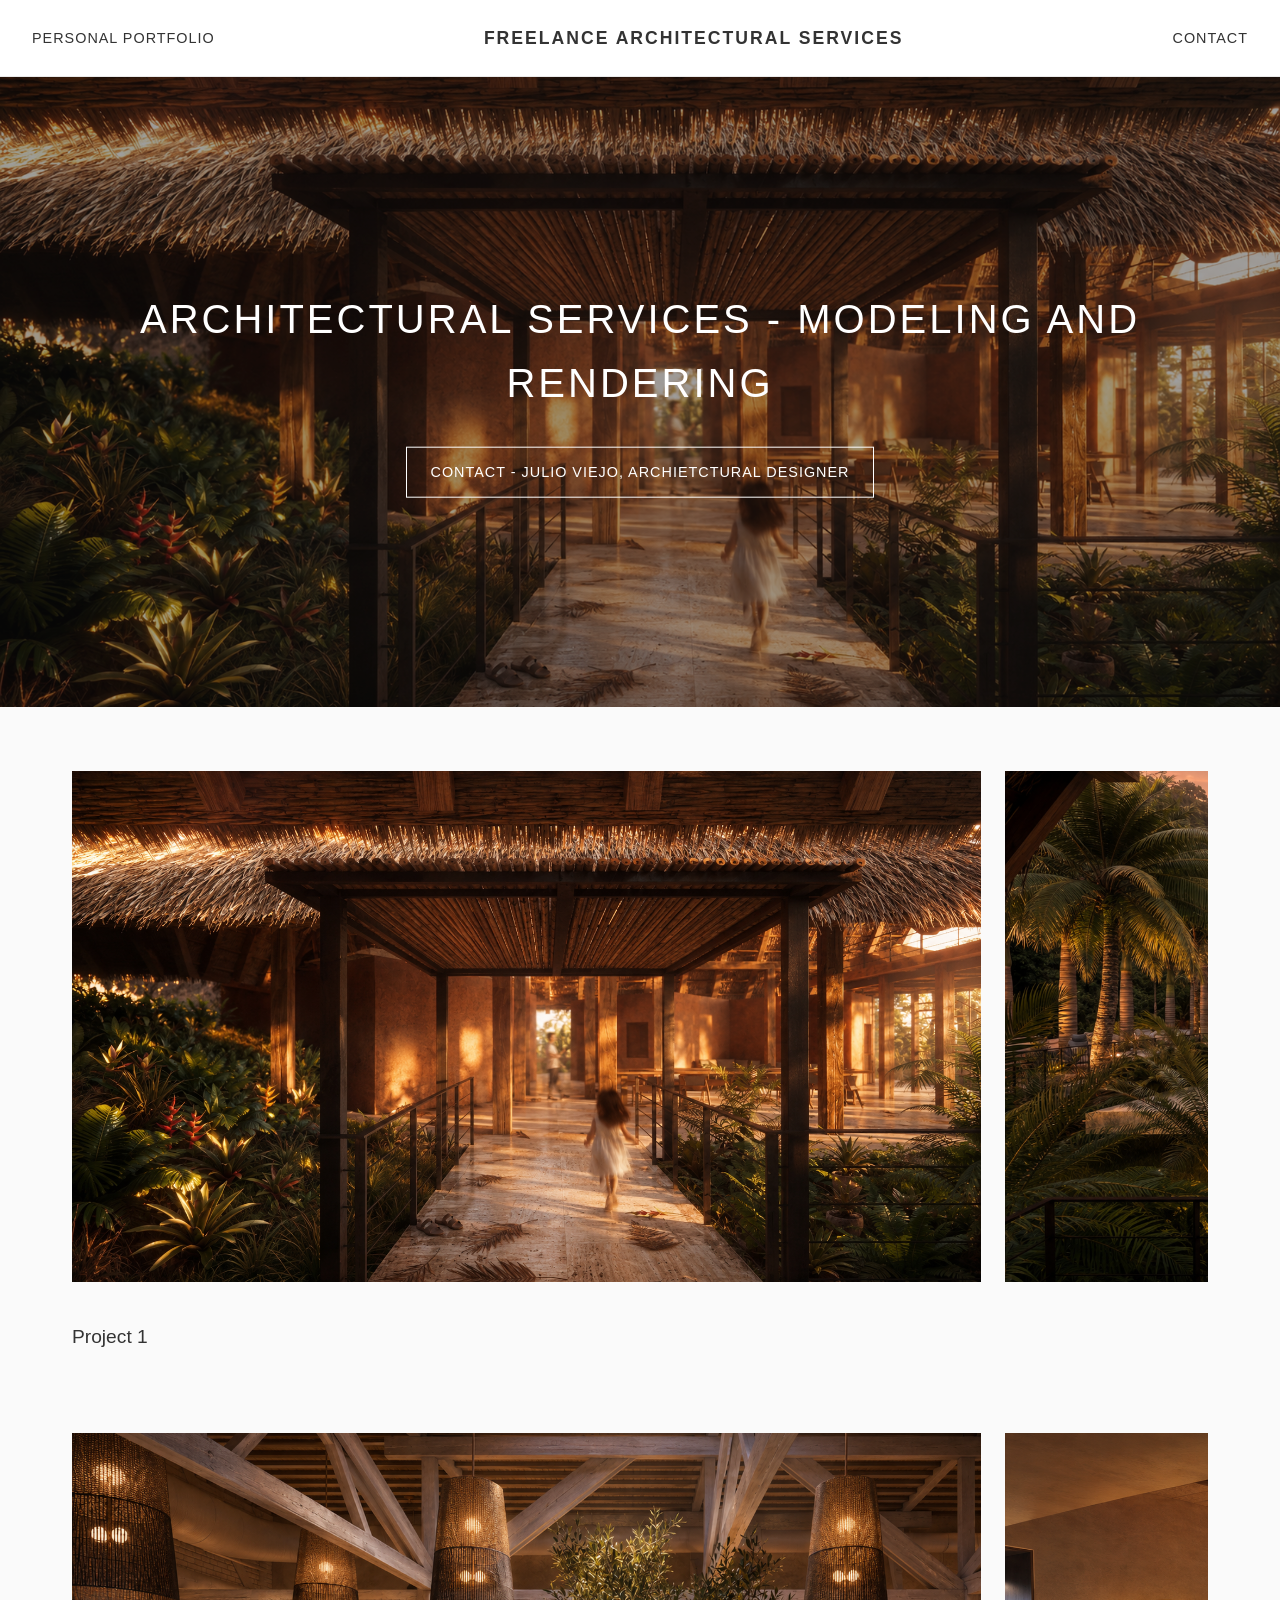
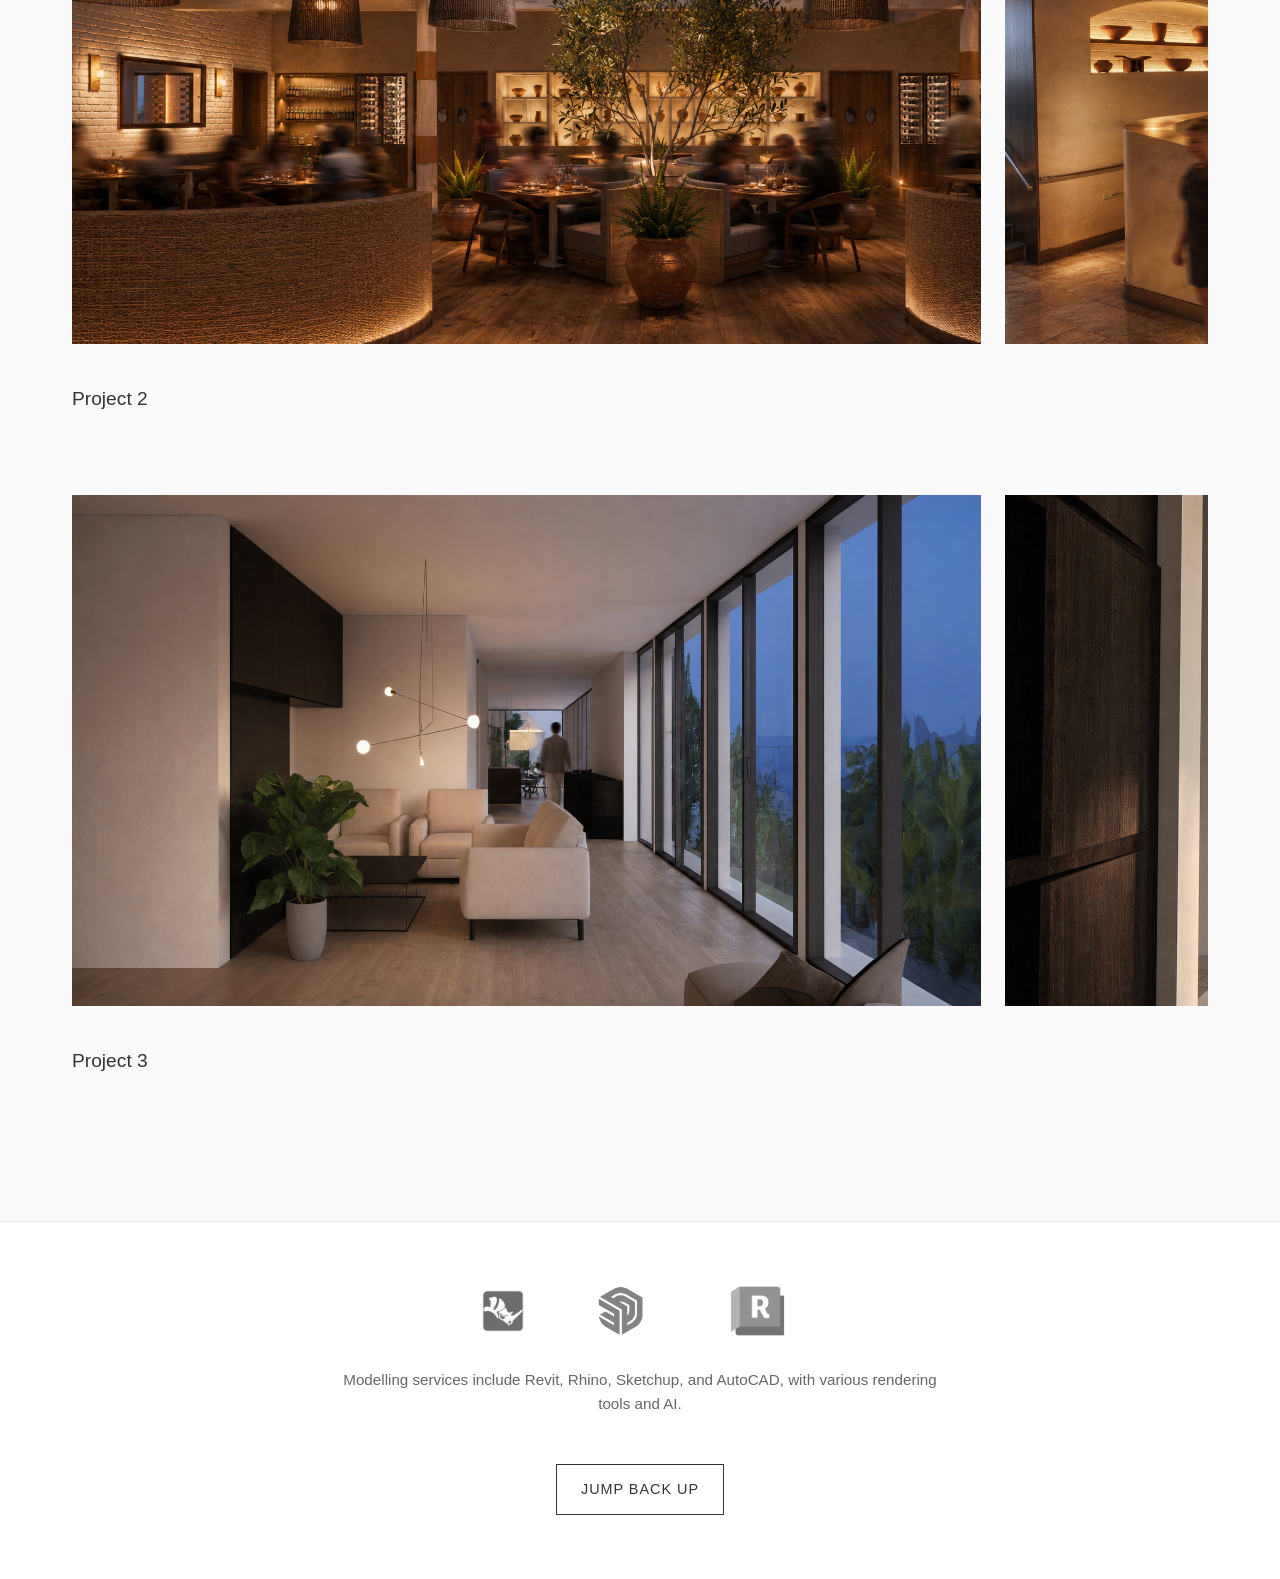
==== index.html @ 77b02e7a "main website, linked images" ====
<!DOCTYPE html>
<html lang="en">
<head>
    <meta charset="UTF-8">
    <meta name="viewport" content="width=device-width, initial-scale=1.0">
    <title>Freelance Architectural Services</title>
    <link rel="stylesheet" href="styles.css">
</head>
<body id="top">

    <!-- Top Menu Bar -->
    <nav class="navbar">
        <a href="your-portfolio-link.html" class="nav-link">Personal Portfolio</a>
        <div class="nav-title">Freelance Architectural Services</div>
        <a href="contact.html" class="nav-link">Contact</a>
    </nav>

    <!-- Auto Scroll-Through Window -->
    <header class="hero">
        <div class="slider-container">
            <img src="imgs/image1.png" alt="Render 1">
            <img src="imgs/image2.png" alt="Render 2">
            <img src="imgs/image3.png" alt="Render 3">
            <img src="imgs/image4.png" alt="Render 4">
            <img src="imgs/image5.png" alt="Render 5">
            <img src="imgs/image6.png" alt="Render 6">
            <img src="imgs/image7.png" alt="Render 7">
            <img src="imgs/image8.png" alt="Render 8">
            <img src="imgs/image9.png" alt="Render 9">
        </div>
        <div class="hero-content">
            <h1>architectural services - Modeling and Rendering</h1>
            <a href="contact.html" class="btn">contact - Julio Viejo, archietctural designer</a>
        </div>
    </header>

    <!-- Projects Section -->
    <section class="projects-section">
        
        <!-- Project 1 -->
        <div class="project">
            <div class="project-scroll">
                <img src="imgs/image1.png" alt="Project 1 Image 1">
                <img src="imgs/image2.png" alt="Project 1 Image 2">
                <img src="imgs/image3.png" alt="Project 1 Image 3">
            </div>
            <h3>Project 1</h3>
        </div>

        <!-- Project 2 -->
        <div class="project">
            <div class="project-scroll">
                <img src="imgs/image4.png" alt="Project 2 Image 1">
                <img src="imgs/image5.png" alt="Project 2 Image 2">
                <img src="imgs/image6.png" alt="Project 2 Image 3">
            </div>
            <h3>Project 2</h3>
        </div>

        <!-- Project 3 -->
        <div class="project">
            <div class="project-scroll">
                <img src="imgs/image7.png" alt="Project 3 Image 1">
                <img src="imgs/image8.png" alt="Project 3 Image 2">
                <img src="imgs/image9.png" alt="Project 3 Image 3">
            </div>
            <h3>Project 3</h3>
        </div>

    </section>

    <!-- Bottom Software & Back to Top -->
    <section class="software-section">
        <div class="software-logos">
            <img src="imgs/rhino.png" alt="Rhino 3D">
            <img src="imgs/sketchup.png" alt="SketchUp">
            <img src="imgs/revit.png" alt="Revit">
        </div>
        <p>Modelling services include Revit, Rhino, Sketchup, and AutoCAD, with various rendering tools and AI.</p>
        <a href="#top" class="btn jump-up">jump back up</a>
    </section>

</body>
</html>
---- styles.css ----
/* --- Global Styles --- */
* {
    margin: 0;
    padding: 0;
    box-sizing: border-box;
}

html {
    scroll-behavior: smooth;
}

body {
    font-family: 'Helvetica Neue', Helvetica, Arial, sans-serif;
    color: #333;
    background-color: #fafafa;
    line-height: 1.6;
}

a {
    text-decoration: none;
    color: inherit;
}

/* --- Navigation Bar --- */
.navbar {
    display: flex;
    justify-content: space-between;
    align-items: center;
    padding: 1.5rem 2rem;
    background-color: #fff;
    border-bottom: 1px solid #eaeaea;
    position: sticky;
    top: 0;
    z-index: 1000;
}

.nav-link {
    font-size: 0.9rem;
    font-weight: 500;
    text-transform: uppercase;
    letter-spacing: 1px;
}

.nav-link:hover {
    color: #888;
}

.nav-title {
    font-size: 1.1rem;
    font-weight: 600;
    text-transform: uppercase;
    letter-spacing: 2px;
    text-align: center;
}

/* --- Hero Section (Auto-Slider) --- */
.hero {
    position: relative;
    width: 100%;
    height: 70vh;
    overflow: hidden;
    background-color: #111;
}

.slider-container {
    display: flex;
    width: 900%; /* 9 images = 900% */
    height: 100%;
    animation: slide 45s infinite; /* 9 images * 5 seconds = 45s */
}

.slider-container img {
    width: 11.1111%; /* 100% / 9 */
    height: 100%;
    object-fit: cover;
    opacity: 0.6; /* Darkened slightly to make text readable */
}

/* 45 second animation: holds on an image, then slides quickly to the next */
@keyframes slide {
    0%, 9% { transform: translateX(0); }
    11%, 20% { transform: translateX(-11.1111%); }
    22%, 31% { transform: translateX(-22.2222%); }
    33%, 42% { transform: translateX(-33.3333%); }
    44%, 53% { transform: translateX(-44.4444%); }
    55%, 64% { transform: translateX(-55.5555%); }
    66%, 75% { transform: translateX(-66.6666%); }
    77%, 86% { transform: translateX(-77.7777%); }
    88%, 100% { transform: translateX(-88.8888%); }
}

.hero-content {
    position: absolute;
    top: 50%;
    left: 50%;
    transform: translate(-50%, -50%);
    text-align: center;
    color: #fff;
    width: 80%;
}

.hero-content h1 {
    font-size: 2.5rem;
    font-weight: 400;
    text-transform: uppercase;
    letter-spacing: 3px;
    margin-bottom: 2rem;
}

.btn {
    display: inline-block;
    padding: 0.8rem 1.5rem;
    border: 1px solid currentColor;
    background: transparent;
    color: inherit;
    font-size: 0.9rem;
    text-transform: uppercase;
    letter-spacing: 1px;
    cursor: pointer;
    transition: all 0.3s ease;
}

.hero-content .btn:hover {
    background: #fff;
    color: #111;
}

/* --- Projects Section --- */
.projects-section {
    padding: 4rem 2rem;
    max-width: 1200px;
    margin: 0 auto;
}

.project {
    margin-bottom: 5rem;
}

.project-scroll {
    display: flex;
    overflow-x: auto;
    scroll-snap-type: x mandatory;
    gap: 1.5rem;
    padding-bottom: 1rem;
}

/* Hides scrollbar for a cleaner look */
.project-scroll::-webkit-scrollbar {
    height: 8px;
}
.project-scroll::-webkit-scrollbar-thumb {
    background: #ccc;
    border-radius: 4px;
}

.project-scroll img {
    width: 80%; /* Shows a bit of the next image to hint at scrolling */
    flex: 0 0 auto;
    scroll-snap-align: center;
    object-fit: cover;
    aspect-ratio: 16/9;
}

.project h3 {
    margin-top: 1.5rem;
    font-size: 1.2rem;
    font-weight: 400;
    text-transform: capitalize;
}

/* --- Footer / Software Section --- */
.software-section {
    text-align: center;
    padding: 4rem 2rem;
    background-color: #fff;
    border-top: 1px solid #eaeaea;
}

.software-logos {
    display: flex;
    justify-content: center;
    gap: 3rem;
    margin-bottom: 2rem;
}

.software-logos img {
    height: 50px;
    object-fit: contain;
    filter: grayscale(100%);
    opacity: 0.7;
}

.software-section p {
    max-width: 600px;
    margin: 0 auto 3rem auto;
    color: #666;
    font-size: 0.95rem;
}

.jump-up {
    color: #333;
    border-color: #333;
}
.jump-up:hover {
    background-color: #333;
    color: #fff;
}

/* --- Contact Page Styles --- */
.contact-main {
    display: flex;
    flex-direction: column;
    align-items: center;
    justify-content: center;
    min-height: 80vh;
    padding: 2rem;
}

.profile-pic {
    width: 200px;
    height: 200px;
    border-radius: 50%;
    object-fit: cover;
    margin-bottom: 2.5rem;
    box-shadow: 0 4px 12px rgba(0,0,0,0.1);
}

.contact-links {
    display: flex;
    flex-direction: column;
    gap: 1rem;
    width: 100%;
    max-width: 300px;
}

.contact-links .btn {
    text-align: center;
    border-color: #333;
    color: #333;
}

.contact-links .btn:hover {
    background-color: #333;
    color: #fff;
}
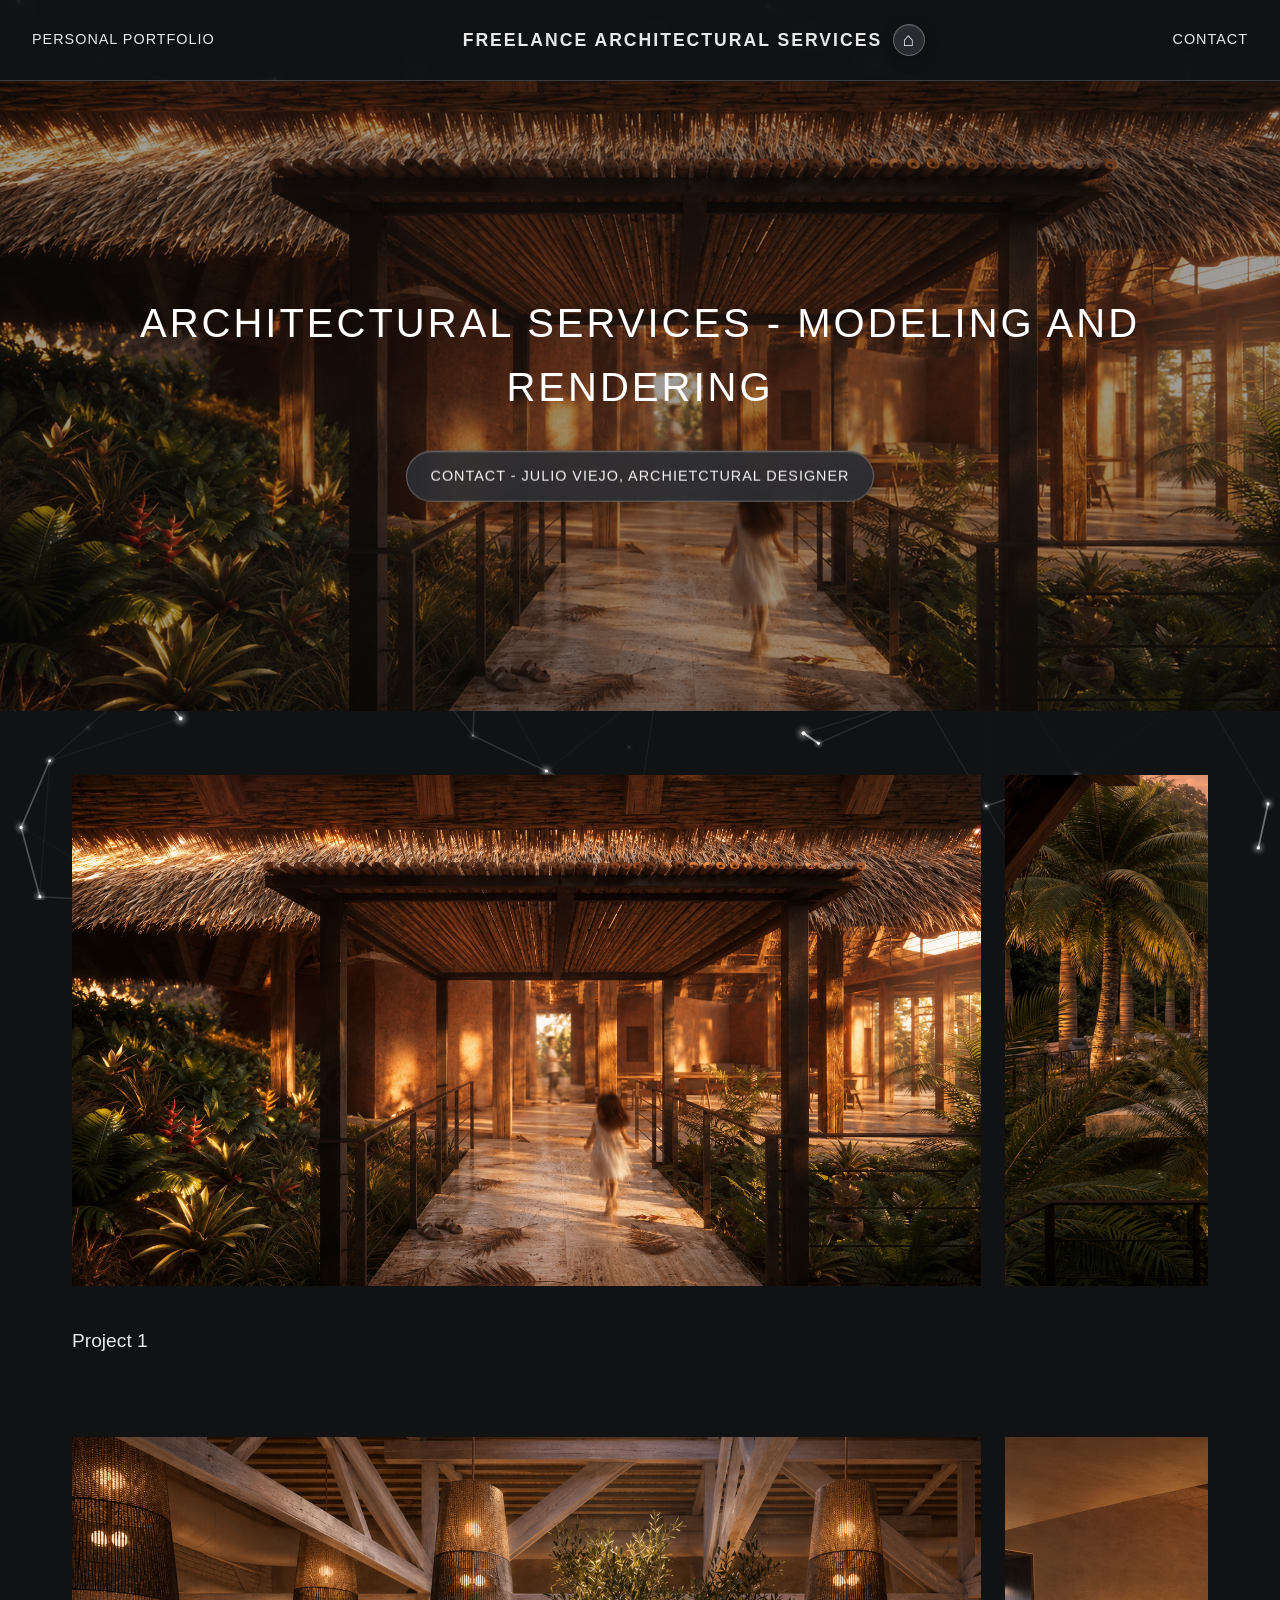
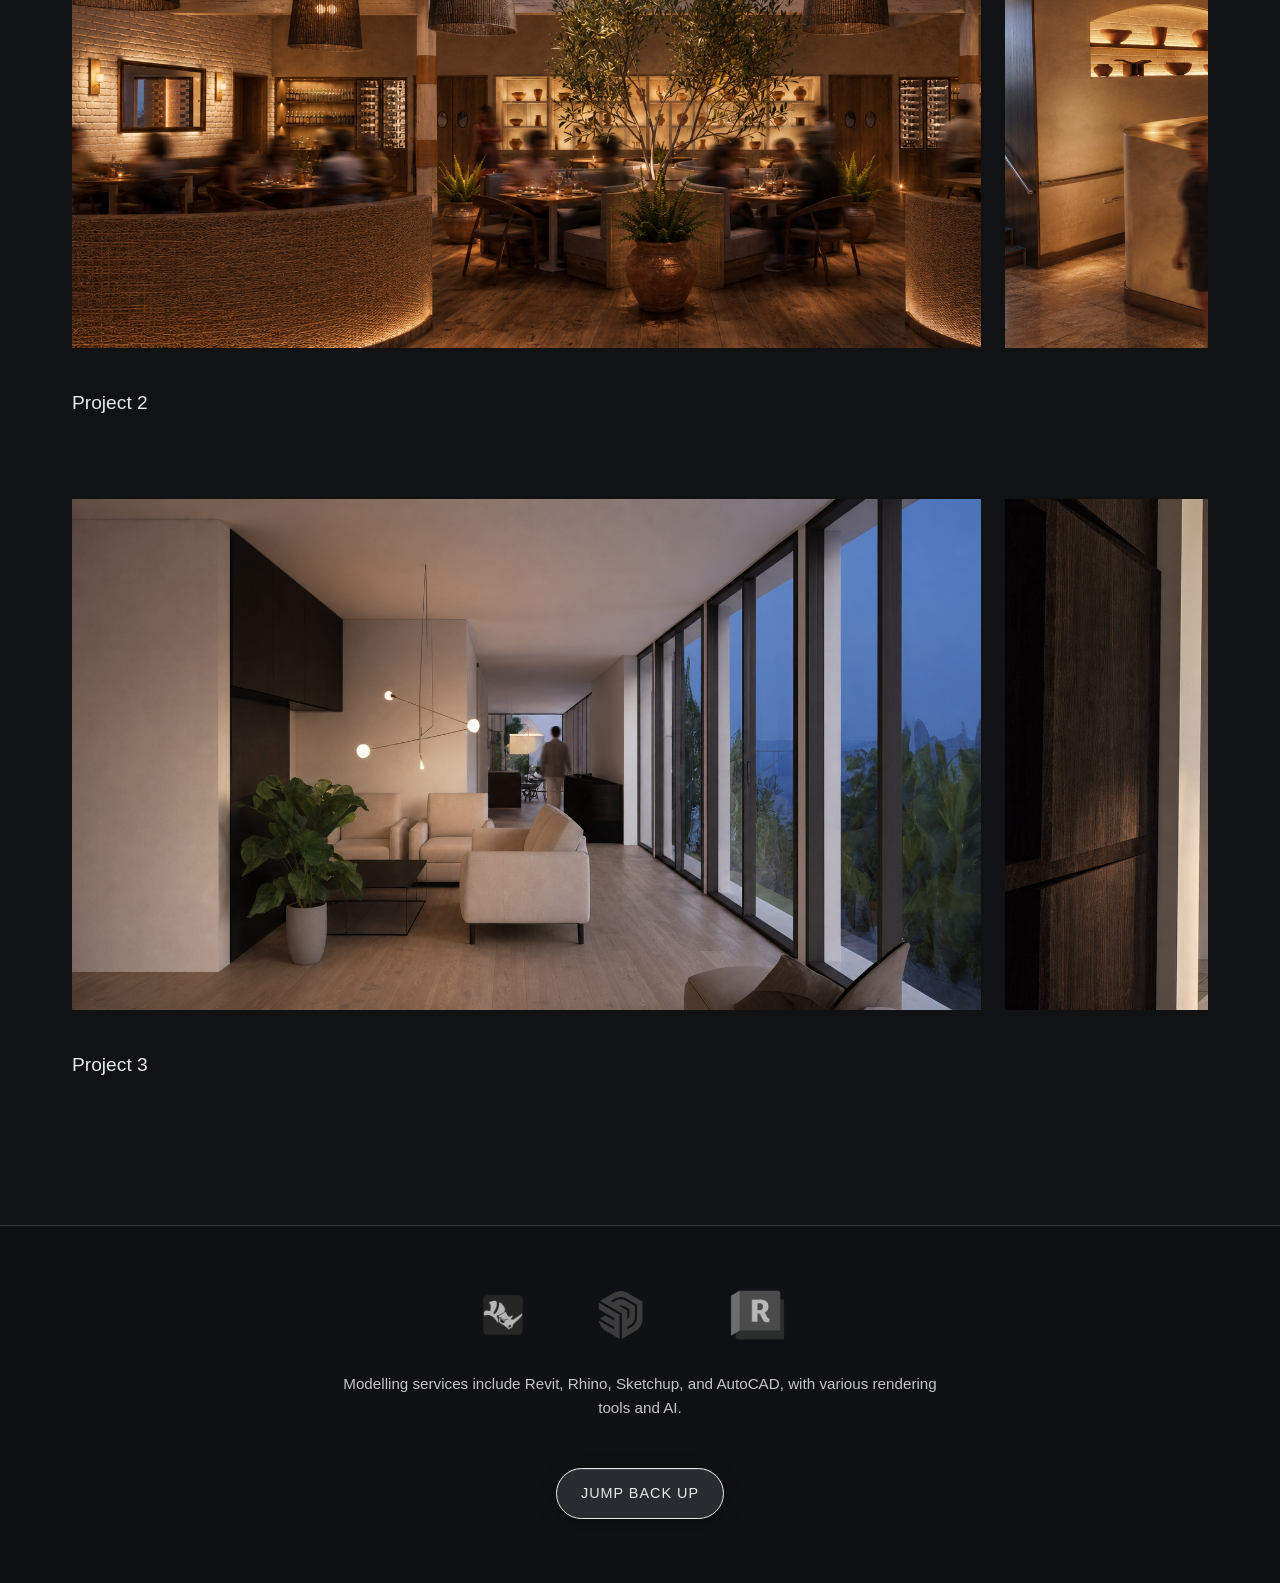
==== commit 9b0edf61: "touch ups with Terra" ====
--- a/index.html
+++ b/index.html
@@ -7,11 +7,15 @@
     <link rel="stylesheet" href="styles.css">
 </head>
 <body id="top">
+    <canvas id="bg-net" aria-hidden="true"></canvas>
 
     <!-- Top Menu Bar -->
     <nav class="navbar">
-        <a href="your-portfolio-link.html" class="nav-link">Personal Portfolio</a>
-        <div class="nav-title">Freelance Architectural Services</div>
+        <a href="https://refrigerationunit.github.io/georgekoltiris/portfolio.html" class="nav-link">Personal Portfolio</a>
+        <div class="nav-brand">
+            <div class="nav-title">Freelance Architectural Services</div>
+            <a href="index.html" class="home-link" aria-label="Home">&#8962;</a>
+        </div>
         <a href="contact.html" class="nav-link">Contact</a>
     </nav>
 
@@ -80,5 +84,6 @@
         <a href="#top" class="btn jump-up">jump back up</a>
     </section>
 
+    <script src="network-background.js"></script>
 </body>
 </html>
--- a/styles.css
+++ b/styles.css
@@ -11,9 +11,21 @@
 
 body {
     font-family: 'Helvetica Neue', Helvetica, Arial, sans-serif;
-    color: #333;
-    background-color: #fafafa;
+    color: #e8e8e8;
+    background-color: #111214;
     line-height: 1.6;
+}
+
+#bg-net {
+    position: fixed;
+    inset: 0;
+    z-index: 0;
+    pointer-events: none;
+}
+
+body > :not(#bg-net) {
+    position: relative;
+    z-index: 1;
 }
 
 a {
@@ -27,8 +39,9 @@
     justify-content: space-between;
     align-items: center;
     padding: 1.5rem 2rem;
-    background-color: #fff;
-    border-bottom: 1px solid #eaeaea;
+    background-color: rgba(17, 18, 20, 0.88);
+    border-bottom: 1px solid rgba(232, 232, 232, 0.2);
+    backdrop-filter: blur(10px);
     position: sticky;
     top: 0;
     z-index: 1000;
@@ -42,7 +55,13 @@
 }
 
 .nav-link:hover {
-    color: #888;
+    color: #fff;
+}
+
+.nav-brand {
+    display: flex;
+    align-items: center;
+    gap: 0.65rem;
 }
 
 .nav-title {
@@ -51,6 +70,29 @@
     text-transform: uppercase;
     letter-spacing: 2px;
     text-align: center;
+}
+
+.home-link {
+    display: grid;
+    width: 2rem;
+    height: 2rem;
+    place-items: center;
+    border: 1px solid rgba(232, 232, 232, 0.3);
+    border-radius: 50%;
+    background-color: rgba(43, 46, 52, 0.92);
+    box-shadow: 0 4px 14px rgba(0, 0, 0, 0.25), inset 0 1px 0 rgba(255, 255, 255, 0.12);
+    backdrop-filter: blur(14px) saturate(150%);
+    color: #f5f5f5;
+    font-size: 1.2rem;
+    line-height: 1;
+    transition: background-color 0.25s ease, border-color 0.25s ease, transform 0.25s ease;
+}
+
+.home-link:hover {
+    background-color: #e8e8e8;
+    border-color: #e8e8e8;
+    color: #111214;
+    transform: translateY(-1px);
 }
 
 /* --- Hero Section (Auto-Slider) --- */
@@ -110,19 +152,25 @@
 .btn {
     display: inline-block;
     padding: 0.8rem 1.5rem;
-    border: 1px solid currentColor;
-    background: transparent;
-    color: inherit;
+    width: fit-content;
+    border: 1px solid rgba(232, 232, 232, 0.3);
+    border-radius: 999px;
+    background-color: rgba(43, 46, 52, 0.92);
+    box-shadow: 0 6px 20px rgba(0, 0, 0, 0.3), inset 0 1px 0 rgba(255, 255, 255, 0.12);
+    backdrop-filter: blur(16px) saturate(150%);
+    color: #f5f5f5;
     font-size: 0.9rem;
     text-transform: uppercase;
     letter-spacing: 1px;
     cursor: pointer;
-    transition: all 0.3s ease;
+    transition: background-color 0.25s ease, border-color 0.25s ease, color 0.25s ease, transform 0.25s ease;
 }
 
 .hero-content .btn:hover {
-    background: #fff;
+    background-color: #f5f5f5;
+    border-color: #f5f5f5;
     color: #111;
+    transform: translateY(-2px);
 }
 
 /* --- Projects Section --- */
@@ -149,7 +197,7 @@
     height: 8px;
 }
 .project-scroll::-webkit-scrollbar-thumb {
-    background: #ccc;
+    background: #777;
     border-radius: 4px;
 }
 
@@ -172,8 +220,8 @@
 .software-section {
     text-align: center;
     padding: 4rem 2rem;
-    background-color: #fff;
-    border-top: 1px solid #eaeaea;
+    background-color: rgba(17, 18, 20, 0.8);
+    border-top: 1px solid rgba(232, 232, 232, 0.2);
 }
 
 .software-logos {
@@ -193,17 +241,17 @@
 .software-section p {
     max-width: 600px;
     margin: 0 auto 3rem auto;
-    color: #666;
+    color: #c5c5c5;
     font-size: 0.95rem;
 }
 
 .jump-up {
-    color: #333;
-    border-color: #333;
+    color: #e8e8e8;
+    border-color: #e8e8e8;
 }
 .jump-up:hover {
-    background-color: #333;
-    color: #fff;
+    background-color: #e8e8e8;
+    color: #111214;
 }
 
 /* --- Contact Page Styles --- */
@@ -222,12 +270,13 @@
     border-radius: 50%;
     object-fit: cover;
     margin-bottom: 2.5rem;
-    box-shadow: 0 4px 12px rgba(0,0,0,0.1);
+    box-shadow: 0 4px 16px rgba(0, 0, 0, 0.45);
 }
 
 .contact-links {
     display: flex;
     flex-direction: column;
+    align-items: center;
     gap: 1rem;
     width: 100%;
     max-width: 300px;
@@ -235,11 +284,9 @@
 
 .contact-links .btn {
     text-align: center;
-    border-color: #333;
-    color: #333;
 }
 
 .contact-links .btn:hover {
-    background-color: #333;
-    color: #fff;
+    background-color: #e8e8e8;
+    color: #111214;
 }
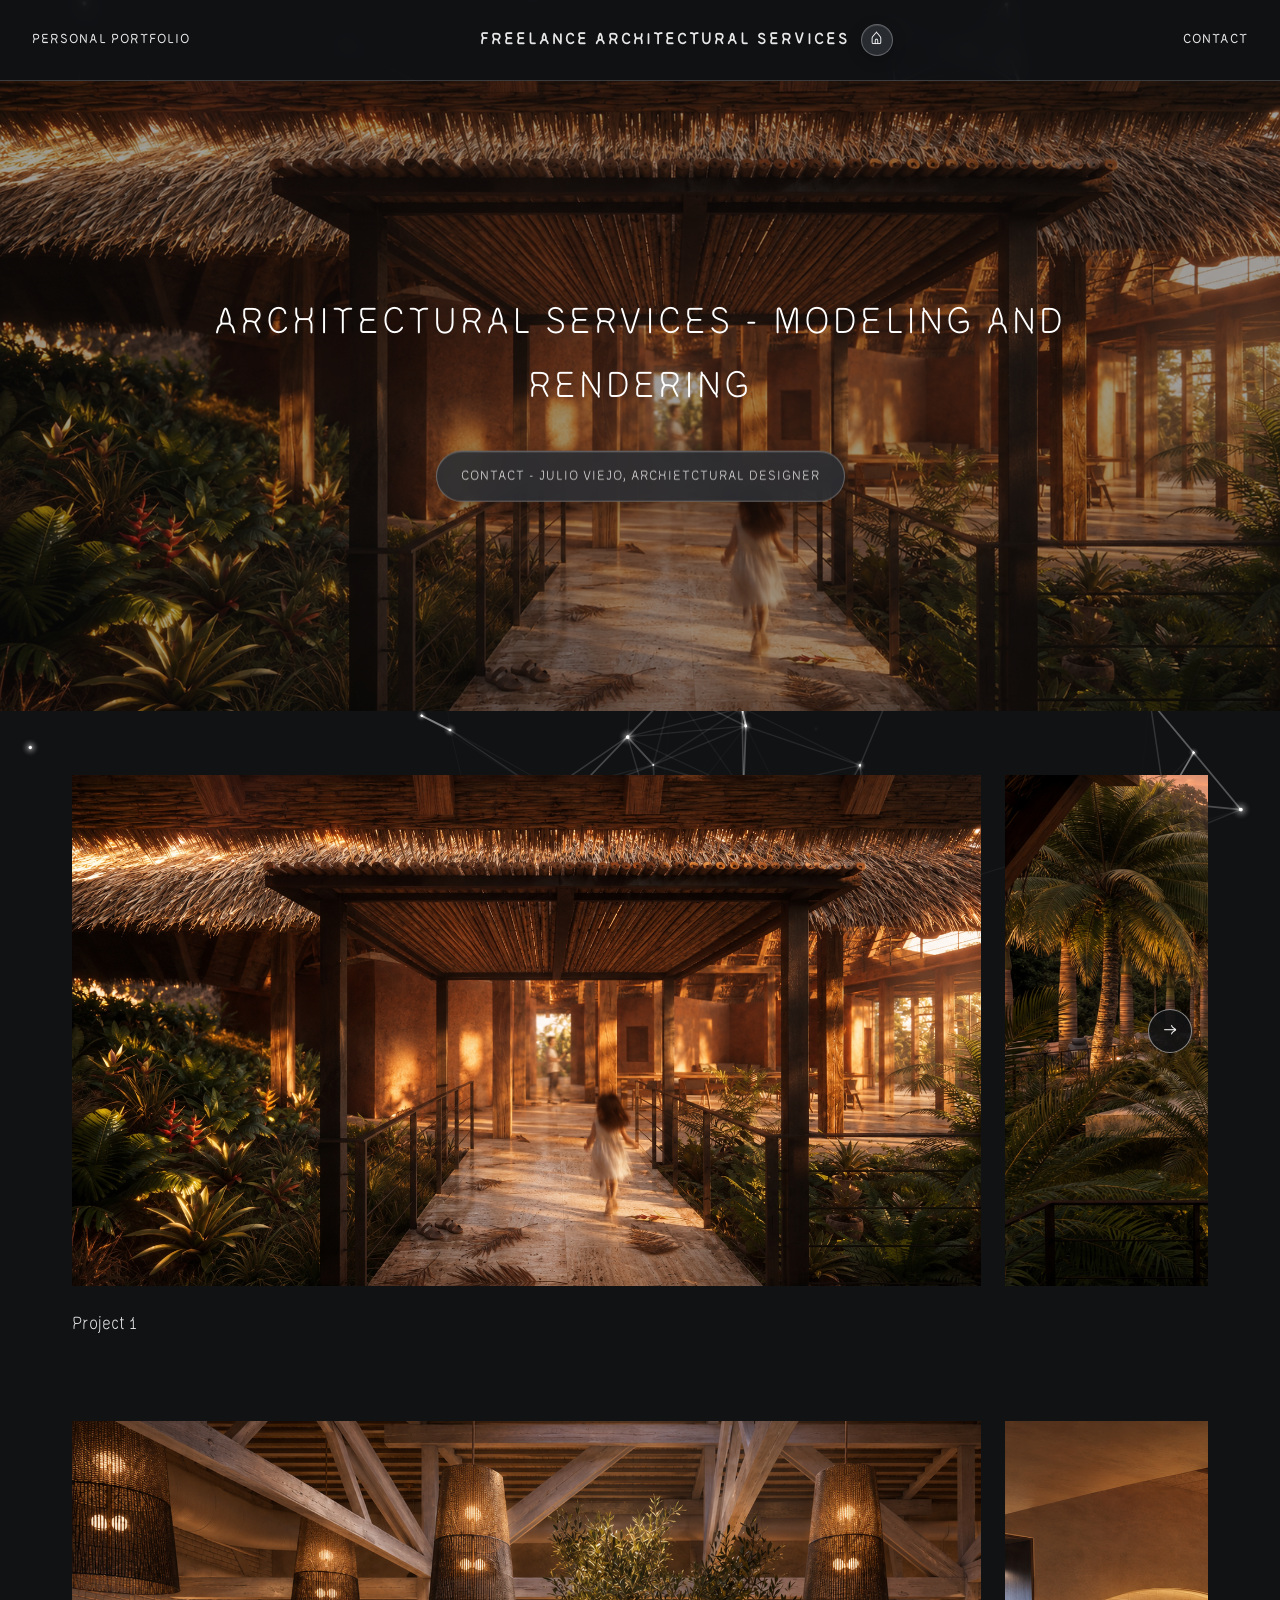
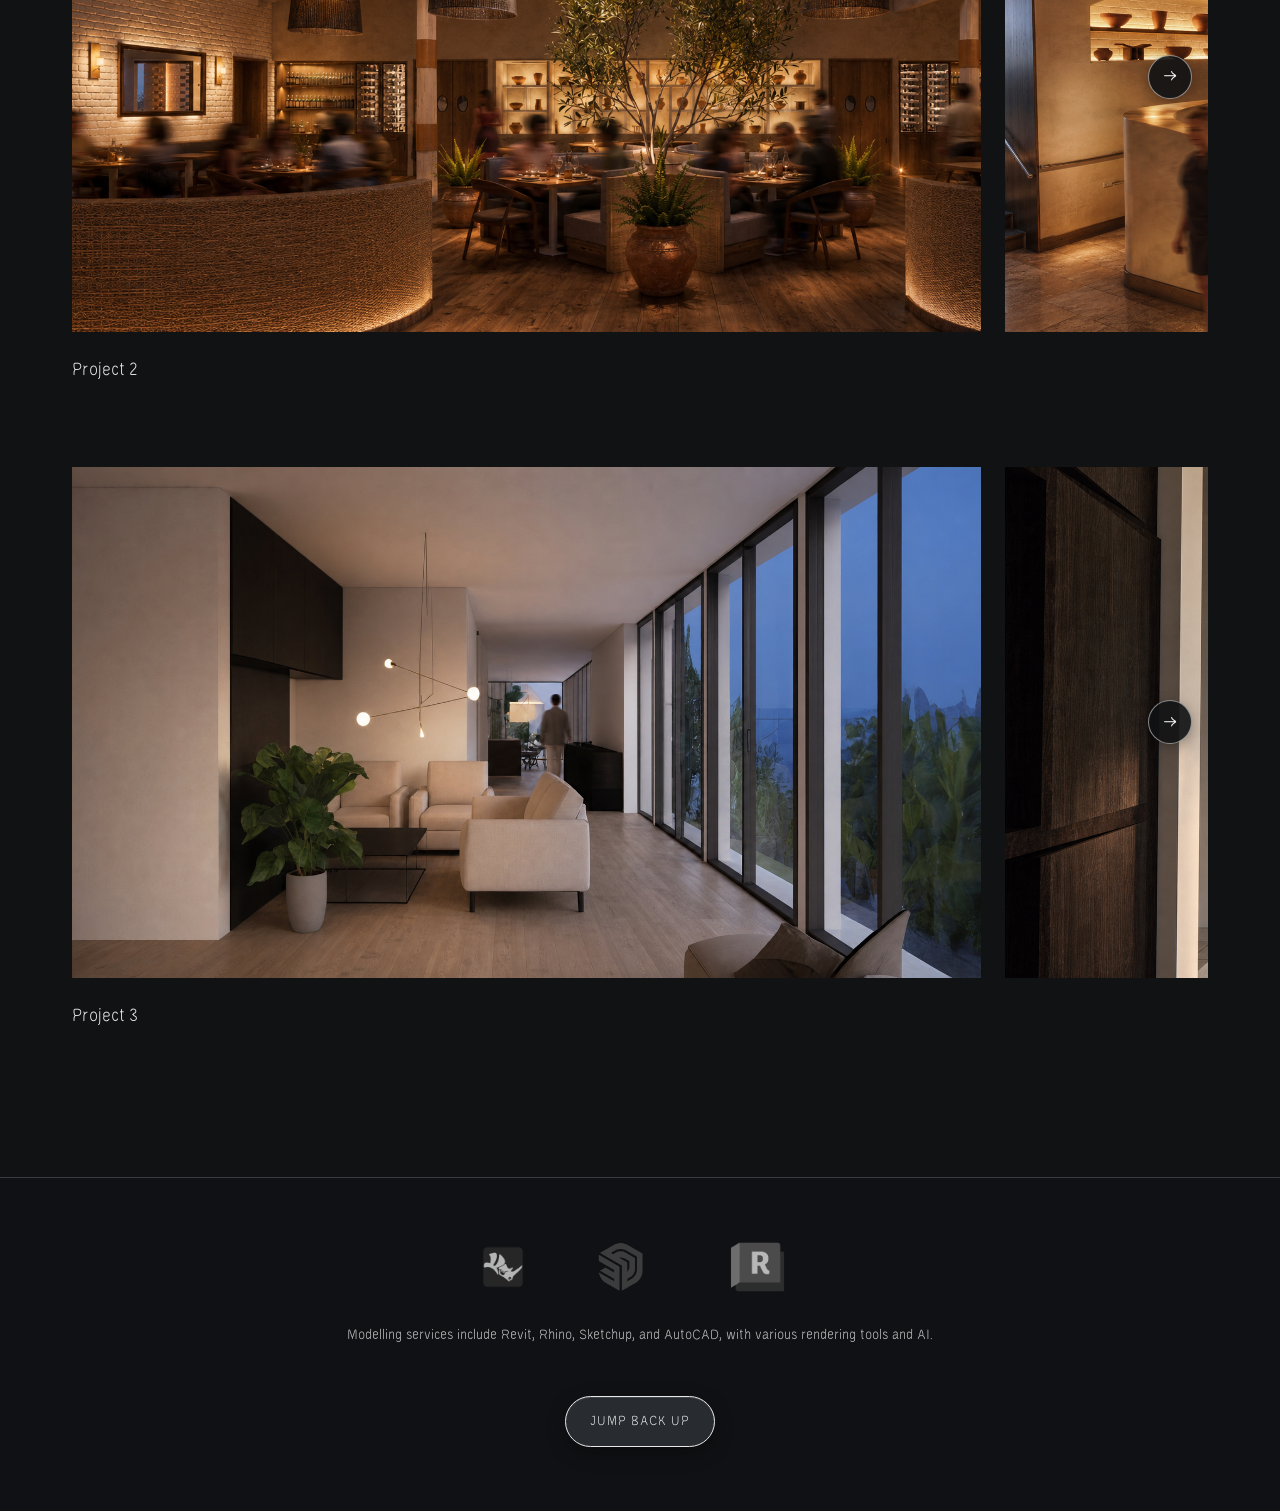
==== commit 0ecf62dc: "scroll projects update, arrows now" ====
--- a/index.html
+++ b/index.html
@@ -43,30 +43,42 @@
         
         <!-- Project 1 -->
         <div class="project">
-            <div class="project-scroll">
-                <img src="imgs/image1.png" alt="Project 1 Image 1">
-                <img src="imgs/image2.png" alt="Project 1 Image 2">
-                <img src="imgs/image3.png" alt="Project 1 Image 3">
+            <div class="project-gallery">
+                <button class="gallery-arrow gallery-arrow--previous" type="button" aria-label="Show previous Project 1 image">&#8592;</button>
+                <div class="project-scroll">
+                    <img src="imgs/image1.png" alt="Project 1 Image 1">
+                    <img src="imgs/image2.png" alt="Project 1 Image 2">
+                    <img src="imgs/image3.png" alt="Project 1 Image 3">
+                </div>
+                <button class="gallery-arrow gallery-arrow--next" type="button" aria-label="Show next Project 1 image">&#8594;</button>
             </div>
             <h3>Project 1</h3>
         </div>
 
         <!-- Project 2 -->
         <div class="project">
-            <div class="project-scroll">
-                <img src="imgs/image4.png" alt="Project 2 Image 1">
-                <img src="imgs/image5.png" alt="Project 2 Image 2">
-                <img src="imgs/image6.png" alt="Project 2 Image 3">
+            <div class="project-gallery">
+                <button class="gallery-arrow gallery-arrow--previous" type="button" aria-label="Show previous Project 2 image">&#8592;</button>
+                <div class="project-scroll">
+                    <img src="imgs/image4.png" alt="Project 2 Image 1">
+                    <img src="imgs/image5.png" alt="Project 2 Image 2">
+                    <img src="imgs/image6.png" alt="Project 2 Image 3">
+                </div>
+                <button class="gallery-arrow gallery-arrow--next" type="button" aria-label="Show next Project 2 image">&#8594;</button>
             </div>
             <h3>Project 2</h3>
         </div>
 
         <!-- Project 3 -->
         <div class="project">
-            <div class="project-scroll">
-                <img src="imgs/image7.png" alt="Project 3 Image 1">
-                <img src="imgs/image8.png" alt="Project 3 Image 2">
-                <img src="imgs/image9.png" alt="Project 3 Image 3">
+            <div class="project-gallery">
+                <button class="gallery-arrow gallery-arrow--previous" type="button" aria-label="Show previous Project 3 image">&#8592;</button>
+                <div class="project-scroll">
+                    <img src="imgs/image7.png" alt="Project 3 Image 1">
+                    <img src="imgs/image8.png" alt="Project 3 Image 2">
+                    <img src="imgs/image9.png" alt="Project 3 Image 3">
+                </div>
+                <button class="gallery-arrow gallery-arrow--next" type="button" aria-label="Show next Project 3 image">&#8594;</button>
             </div>
             <h3>Project 3</h3>
         </div>
@@ -85,5 +97,6 @@
     </section>
 
     <script src="network-background.js"></script>
+    <script src="project-gallery.js"></script>
 </body>
 </html>
--- a/styles.css
+++ b/styles.css
@@ -1,4 +1,36 @@
 /* --- Global Styles --- */
+@font-face {
+    font-family: 'Velvelyne';
+    src: url('./fonts/Velvelyne-Light.woff2') format('woff2');
+    font-weight: 300;
+    font-style: normal;
+    font-display: swap;
+}
+
+@font-face {
+    font-family: 'Velvelyne';
+    src: url('./fonts/Velvelyne-Book.woff2') format('woff2');
+    font-weight: 400;
+    font-style: normal;
+    font-display: swap;
+}
+
+@font-face {
+    font-family: 'Velvelyne';
+    src: url('./fonts/Velvelyne-Regular.woff2') format('woff2');
+    font-weight: 500;
+    font-style: normal;
+    font-display: swap;
+}
+
+@font-face {
+    font-family: 'Velvelyne';
+    src: url('./fonts/Velvelyne-Bold.woff2') format('woff2');
+    font-weight: 700;
+    font-style: normal;
+    font-display: swap;
+}
+
 * {
     margin: 0;
     padding: 0;
@@ -10,7 +42,7 @@
 }
 
 body {
-    font-family: 'Helvetica Neue', Helvetica, Arial, sans-serif;
+    font-family: 'Velvelyne', sans-serif;
     color: #e8e8e8;
     background-color: #111214;
     line-height: 1.6;
@@ -184,21 +216,67 @@
     margin-bottom: 5rem;
 }
 
+.project-gallery {
+    position: relative;
+}
+
 .project-scroll {
     display: flex;
     overflow-x: auto;
     scroll-snap-type: x mandatory;
     gap: 1.5rem;
-    padding-bottom: 1rem;
-}
-
-/* Hides scrollbar for a cleaner look */
+    scrollbar-width: none;
+    scroll-behavior: smooth;
+}
+
 .project-scroll::-webkit-scrollbar {
-    height: 8px;
-}
-.project-scroll::-webkit-scrollbar-thumb {
-    background: #777;
-    border-radius: 4px;
+    display: none;
+}
+
+.gallery-arrow {
+    position: absolute;
+    top: 50%;
+    z-index: 1;
+    display: grid;
+    width: 2.75rem;
+    height: 2.75rem;
+    place-items: center;
+    border: 1px solid rgba(232, 232, 232, 0.55);
+    border-radius: 50%;
+    background-color: rgba(17, 18, 20, 0.9);
+    box-shadow: 0 4px 14px rgba(0, 0, 0, 0.3);
+    color: #f5f5f5;
+    font-family: inherit;
+    font-size: 1.35rem;
+    line-height: 1;
+    cursor: pointer;
+    transform: translateY(-50%);
+    transition: background-color 0.2s ease, color 0.2s ease, opacity 0.2s ease;
+}
+
+.gallery-arrow--previous {
+    left: 1rem;
+}
+
+.gallery-arrow--next {
+    right: 1rem;
+}
+
+.gallery-arrow:hover:not(:disabled),
+.gallery-arrow:focus-visible:not(:disabled) {
+    background-color: #f5f5f5;
+    color: #111214;
+}
+
+.gallery-arrow:focus-visible {
+    outline: 2px solid #f5f5f5;
+    outline-offset: 3px;
+}
+
+.gallery-arrow:disabled {
+    cursor: default;
+    opacity: 0;
+    pointer-events: none;
 }
 
 .project-scroll img {
@@ -214,6 +292,22 @@
     font-size: 1.2rem;
     font-weight: 400;
     text-transform: capitalize;
+}
+
+@media (max-width: 600px) {
+    .gallery-arrow {
+        width: 2.3rem;
+        height: 2.3rem;
+        font-size: 1.15rem;
+    }
+
+    .gallery-arrow--previous {
+        left: 0.5rem;
+    }
+
+    .gallery-arrow--next {
+        right: 0.5rem;
+    }
 }
 
 /* --- Footer / Software Section --- */
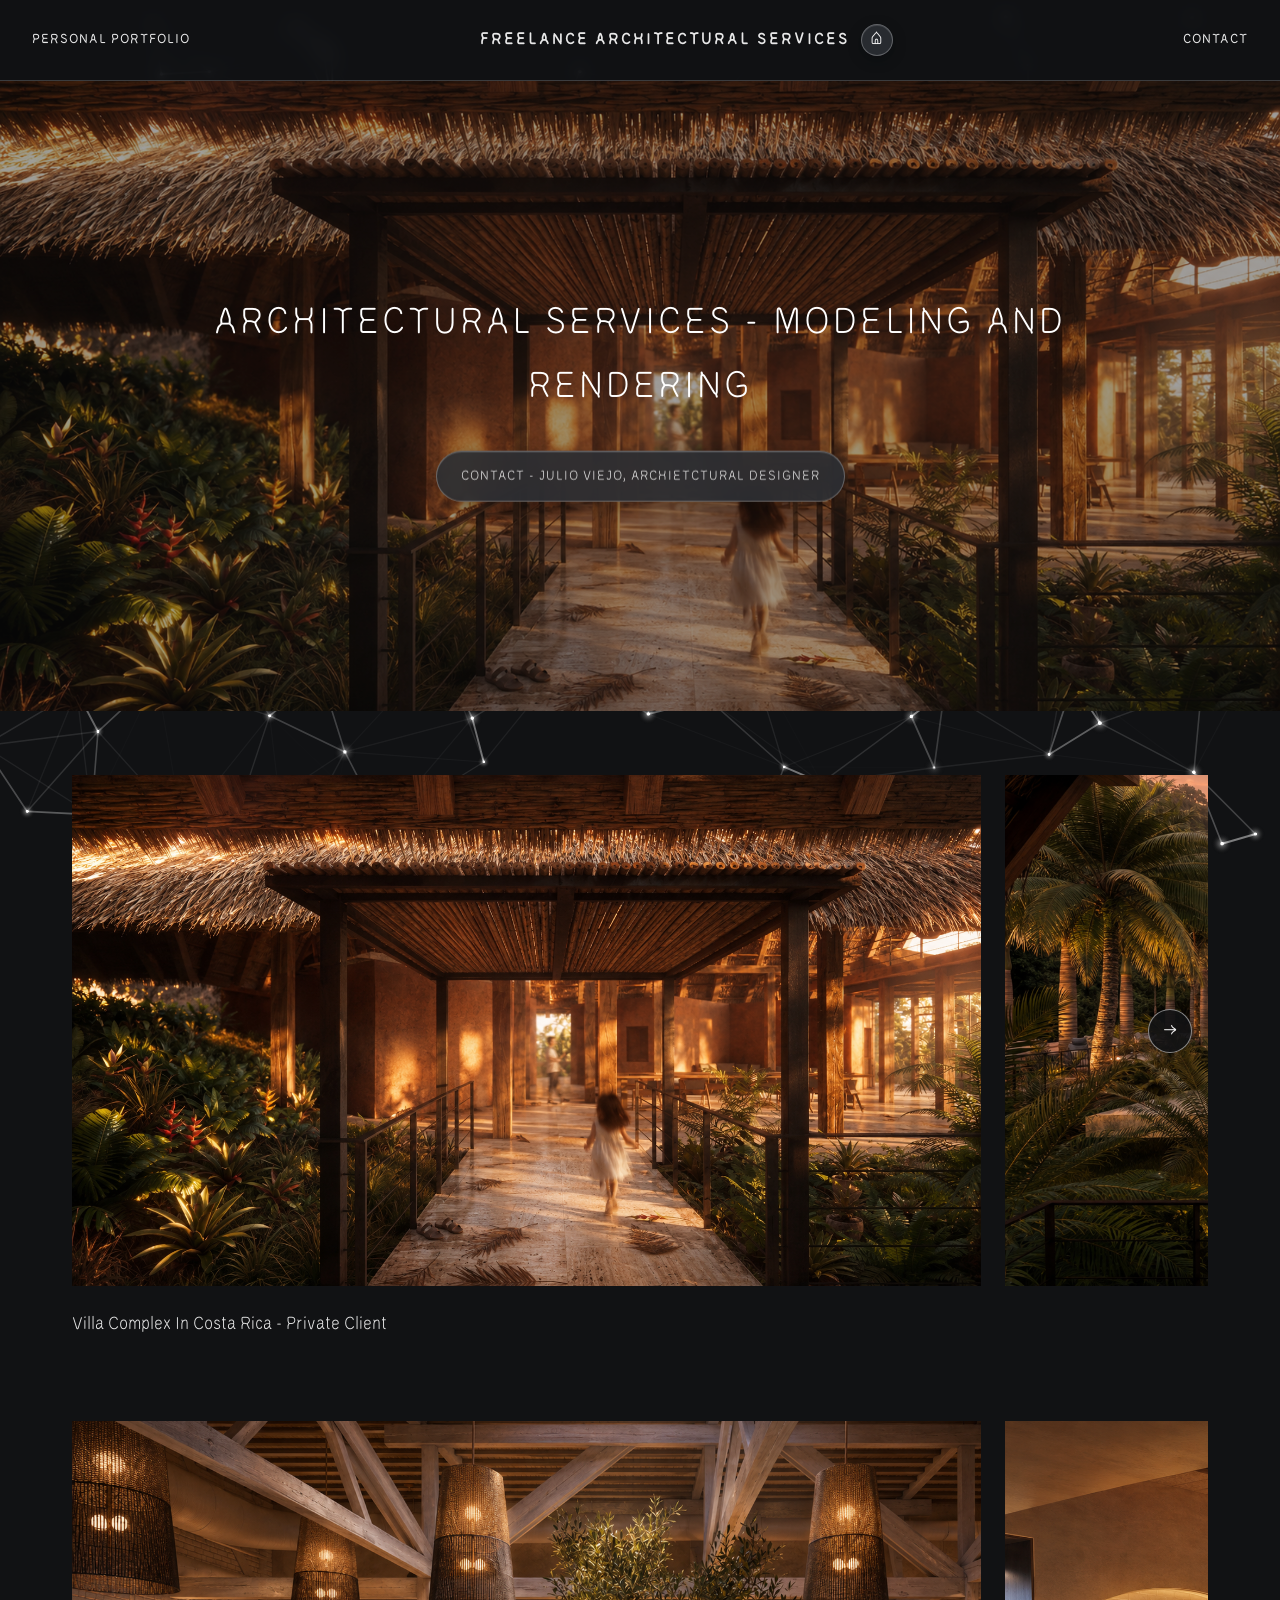
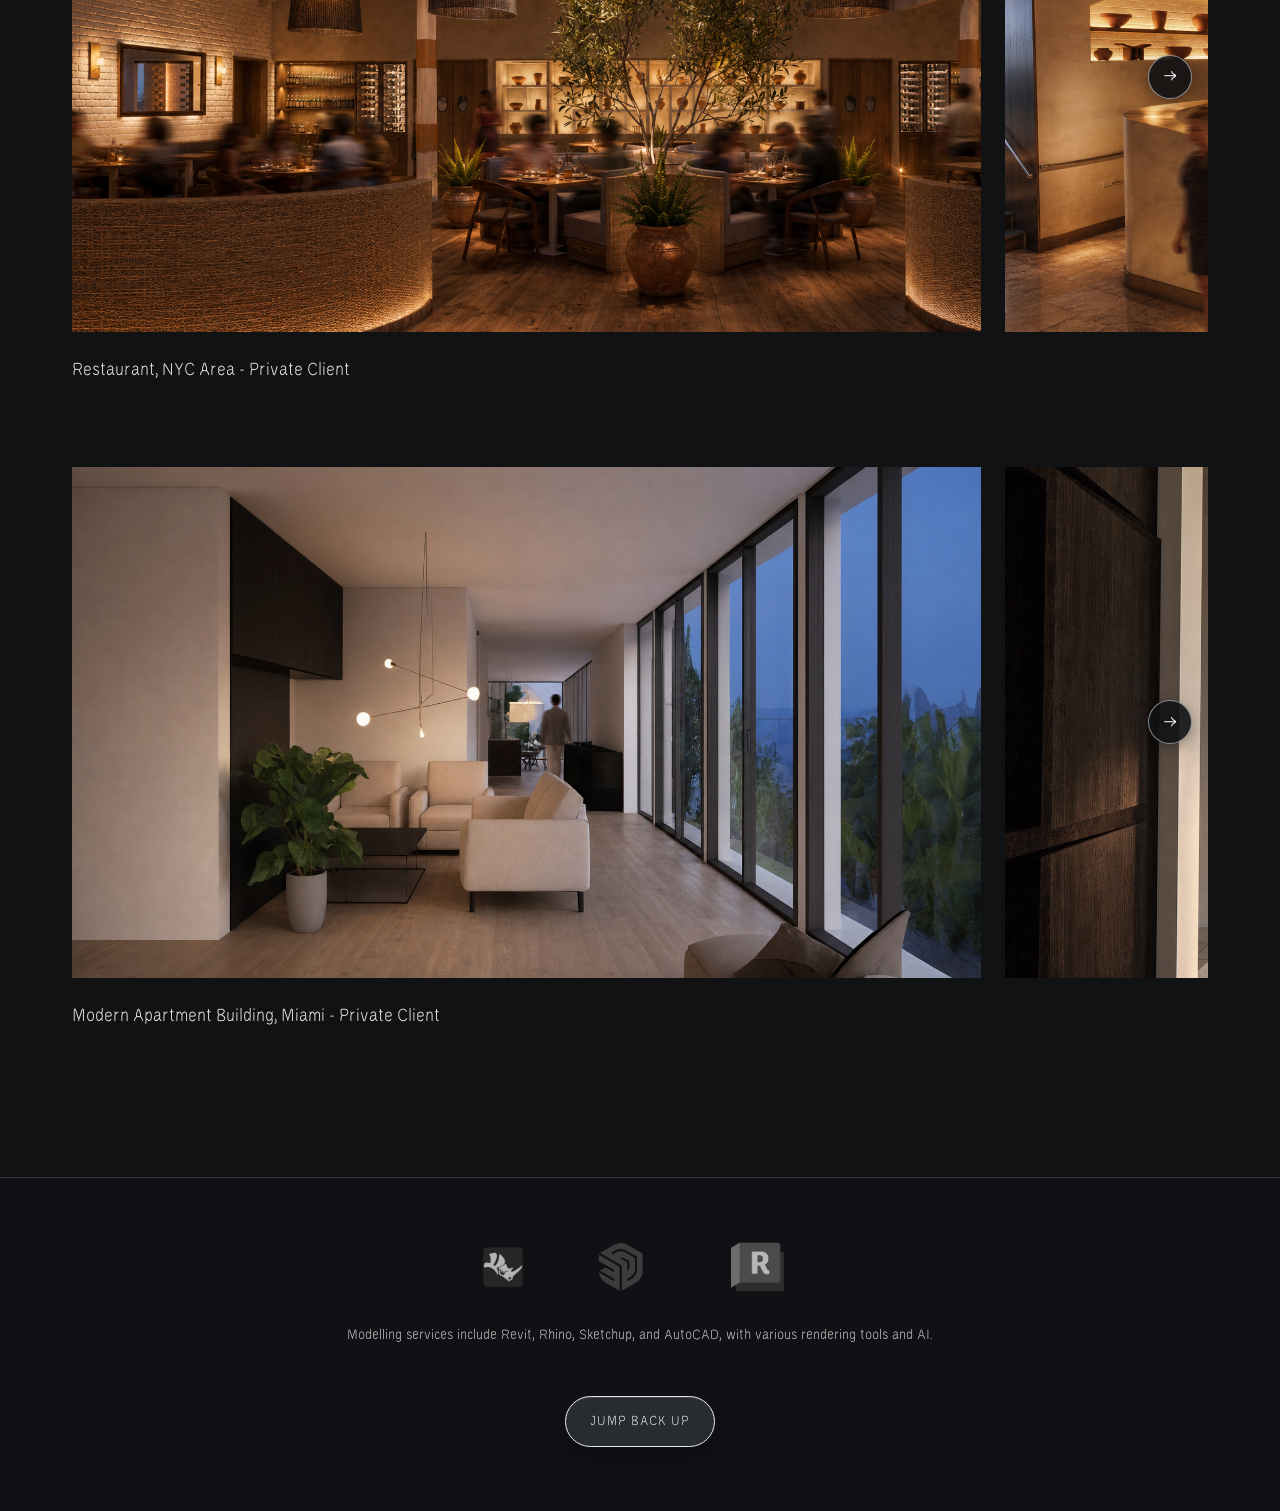
==== commit 476f495c: "titles update" ====
--- a/index.html
+++ b/index.html
@@ -41,7 +41,7 @@
     <!-- Projects Section -->
     <section class="projects-section">
         
-        <!-- Project 1 -->
+        <!-- Seb, CR -->
         <div class="project">
             <div class="project-gallery">
                 <button class="gallery-arrow gallery-arrow--previous" type="button" aria-label="Show previous Project 1 image">&#8592;</button>
@@ -52,10 +52,10 @@
                 </div>
                 <button class="gallery-arrow gallery-arrow--next" type="button" aria-label="Show next Project 1 image">&#8594;</button>
             </div>
-            <h3>Project 1</h3>
+            <h3>Villa Complex in Costa Rica - Private Client</h3>
         </div>
 
-        <!-- Project 2 -->
+        <!-- KYMA -->
         <div class="project">
             <div class="project-gallery">
                 <button class="gallery-arrow gallery-arrow--previous" type="button" aria-label="Show previous Project 2 image">&#8592;</button>
@@ -66,10 +66,10 @@
                 </div>
                 <button class="gallery-arrow gallery-arrow--next" type="button" aria-label="Show next Project 2 image">&#8594;</button>
             </div>
-            <h3>Project 2</h3>
+            <h3>Restaurant, NYC area - Private Client</h3>
         </div>
 
-        <!-- Project 3 -->
+        <!-- MIAMI -->
         <div class="project">
             <div class="project-gallery">
                 <button class="gallery-arrow gallery-arrow--previous" type="button" aria-label="Show previous Project 3 image">&#8592;</button>
@@ -80,7 +80,7 @@
                 </div>
                 <button class="gallery-arrow gallery-arrow--next" type="button" aria-label="Show next Project 3 image">&#8594;</button>
             </div>
-            <h3>Project 3</h3>
+            <h3>Modern Apartment Building, Miami - Private Client</h3>
         </div>
 
     </section>
